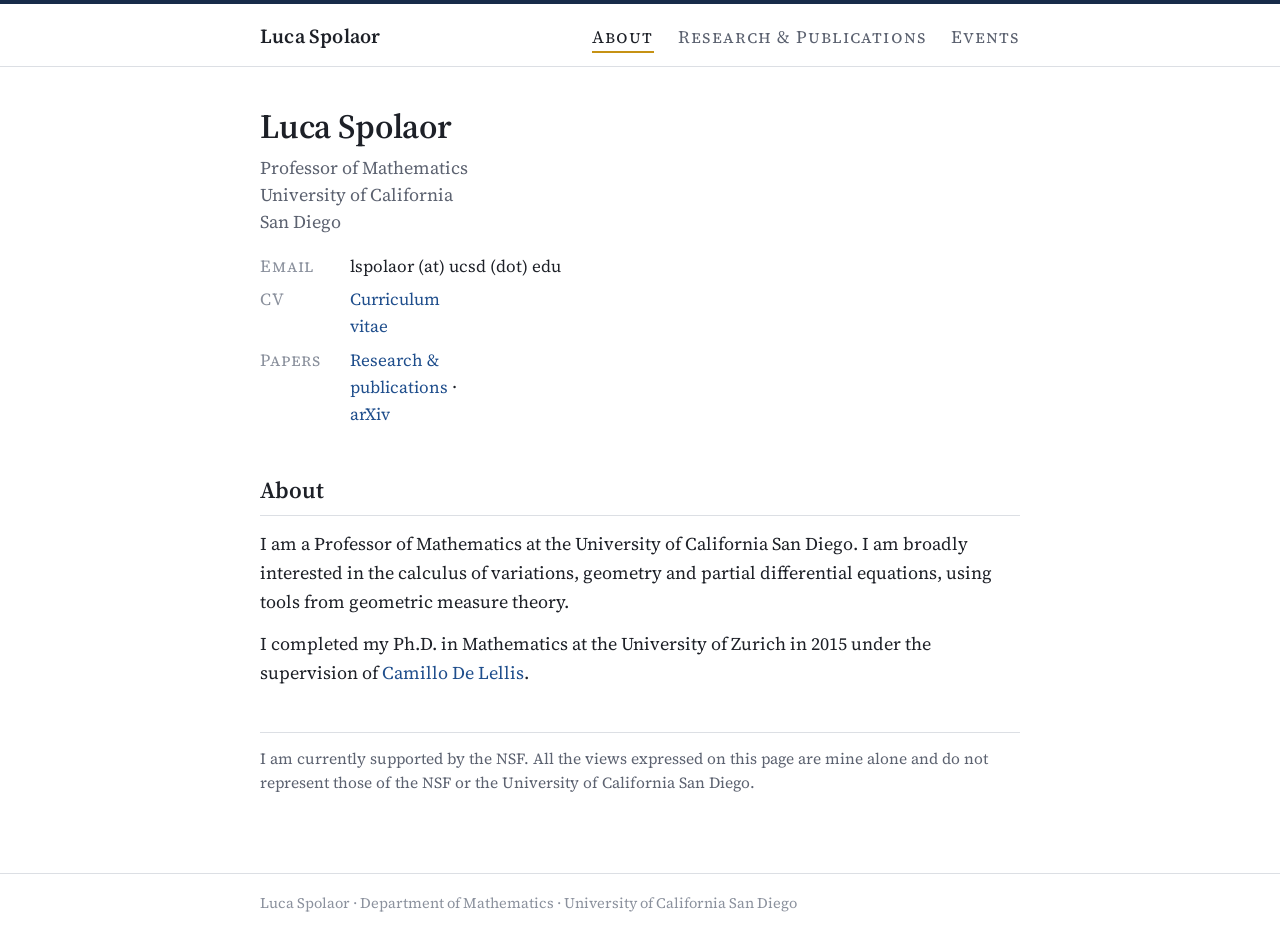
==== index.html @ 4c336495 "Add new homepage" ====
<!doctype html>
<html lang="en">
<head>
<meta charset="utf-8">
<meta name="viewport" content="width=device-width, initial-scale=1">
<title>Luca Spolaor</title>
<meta name="description" content="Luca Spolaor, Professor of Mathematics at the University of California San Diego: calculus of variations, geometric measure theory and PDE.">
<link rel="preconnect" href="https://fonts.googleapis.com">
<link rel="preconnect" href="https://fonts.gstatic.com" crossorigin>
<link rel="stylesheet" href="https://fonts.googleapis.com/css2?family=Source+Serif+4:ital,opsz,wght@0,8..60,400;0,8..60,600;1,8..60,400&amp;display=swap">
<link rel="stylesheet" href="style.css">
</head>
<body>
<header class="top">
<div class="wrap">
<a class="brand" href="index.html">Luca Spolaor</a>
<nav aria-label="Main">
<ul>
<li><a href="index.html" aria-current="page">About</a></li>
<li><a href="research.html">Research &amp; Publications</a></li>
<li><a href="events.html">Events</a></li>
</ul>
</nav>
</div>
</header>
<main class="wrap">
<div class="intro">
<img class="portrait" src="portrait.jpg" alt="Portrait of Luca Spolaor" width="210" height="313" onerror="this.style.display='none'">
<div>
<h1>Luca Spolaor</h1>
<p class="role">Professor of Mathematics<br>University of California San Diego</p>
<dl class="contact">
<dt>Email</dt><dd><span class="mail">lspolaor (at) ucsd (dot) edu</span></dd>
<dt>CV</dt><dd><a href="https://drive.google.com/a/ucsd.edu/open?id=1HpOcEtroazFHEO_uXjkOIOp6_u92f9Sr">Curriculum vitae</a></dd>
<dt>Papers</dt><dd><a href="research.html">Research &amp; publications</a> · <a href="https://arxiv.org/search/math?searchtype=author&amp;query=Spolaor,+L">arXiv</a></dd>
</dl>
</div>
</div>
<h2>About</h2>
<p>I am a Professor of Mathematics at the University of California San Diego. I am broadly interested in the calculus of variations, geometry and partial differential equations, using tools from geometric measure theory.</p>
<p>I completed my Ph.D. in Mathematics at the University of Zurich in 2015 under the supervision of <a href="https://www.math.ias.edu/delellis/node/1">Camillo De Lellis</a>.</p>
<p class="support">I am currently supported by the NSF. All the views expressed on this page are mine alone and do not represent those of the NSF or the University of California San Diego.</p>
</main>
<footer>
<div class="wrap">Luca Spolaor · Department of Mathematics · University of California San Diego</div>
</footer>
</body>
</html>
---- style.css ----
/* Luca Spolaor - homepage. Classic single-column layout, serif type, one accent. */
:root {
  --ink: #1d2027;
  --mute: #5c6270;
  --faint: #8b919d;
  --rule: #dcdfe4;
  --bg: #ffffff;
  --tint: #f6f7f9;
  --link: #1f4e8c;
  --link-hover: #0d3263;
  --navy: #182b49;
  --gold: #c69214;
  --serif: "Source Serif 4", "Source Serif Pro", Georgia, "Times New Roman", serif;
}
@media (prefers-color-scheme: dark) {
  :root {
    --ink: #e7e8eb;
    --mute: #a9afba;
    --faint: #7f8693;
    --rule: #2d3139;
    --bg: #15171b;
    --tint: #1c1f25;
    --link: #8fb5ea;
    --link-hover: #b9d2f5;
    --navy: #8fa6c8;
    color-scheme: dark;
  }
}
* { box-sizing: border-box; }
html { -webkit-text-size-adjust: 100%; }
body {
  margin: 0;
  background: var(--bg);
  color: var(--ink);
  font-family: var(--serif);
  font-size: 18px;
  line-height: 1.6;
  font-optical-sizing: auto;
}
a { color: var(--link); text-decoration: none; }
a:hover { color: var(--link-hover); text-decoration: underline; text-underline-offset: 2px; }
:focus-visible { outline: 2px solid var(--link); outline-offset: 2px; }
.wrap {
  max-width: 800px;
  margin: 0 auto;
  padding-left: max(20px, env(safe-area-inset-left));
  padding-right: max(20px, env(safe-area-inset-right));
}

/* header */
.top { border-top: 4px solid var(--navy); border-bottom: 1px solid var(--rule); }
.top .wrap { display: flex; flex-wrap: wrap; align-items: baseline; justify-content: space-between; gap: 6px 28px; padding-block: 16px 14px; }
.brand { font-size: 20px; font-weight: 600; color: var(--ink); letter-spacing: 0.01em; }
.brand:hover { color: var(--ink); text-decoration: none; }
.top nav ul { list-style: none; margin: 0; padding: 0; display: flex; flex-wrap: wrap; gap: 4px 24px; }
.top nav a { font-variant: small-caps; letter-spacing: 0.06em; font-size: 17.5px; color: var(--mute); padding-bottom: 2px; }
.top nav a:hover { color: var(--ink); text-decoration: none; }
.top nav a[aria-current="page"] { color: var(--ink); border-bottom: 2px solid var(--gold); }

main { padding-block: 40px 64px; }
h1 { font-size: 34px; line-height: 1.15; font-weight: 600; margin: 0 0 8px; letter-spacing: -0.005em; text-wrap: balance; }
h2 { font-size: 23px; font-weight: 600; margin: 44px 0 14px; padding-bottom: 6px; border-bottom: 1px solid var(--rule); }
p { margin: 0 0 14px; }

/* home */
.intro { display: grid; grid-template-columns: 210px minmax(0, 1fr); gap: 32px; align-items: start; }
.portrait { width: 210px; height: auto; display: block; border-radius: 3px; border: 1px solid var(--rule); background: var(--tint); }
.role { color: var(--mute); margin: 0 0 18px; line-height: 1.5; }
.contact { display: grid; grid-template-columns: 76px minmax(0, 1fr); gap: 6px 14px; margin: 0; font-size: 17px; }
.contact dt { color: var(--faint); font-variant: small-caps; letter-spacing: 0.05em; }
.contact dd { margin: 0; }
.mail { white-space: nowrap; }
.support { margin-top: 44px; padding-top: 14px; border-top: 1px solid var(--rule); color: var(--mute); font-size: 15.5px; line-height: 1.55; }

/* research */
.lede { font-size: 19px; line-height: 1.65; }
.map-note { margin: 22px 0 0; padding: 14px 18px; background: var(--tint); border: 1px solid var(--rule); border-radius: 4px; }
.map-note a { font-weight: 600; }
.list-head { display: flex; flex-wrap: wrap; justify-content: space-between; align-items: baseline; gap: 6px 16px; margin: 44px 0 14px; padding-bottom: 6px; border-bottom: 1px solid var(--rule); }
.list-head h2 { margin: 0; padding: 0; border: 0; }
.list-head .count { color: var(--faint); font-size: 15.5px; }
.toggle-all { font: inherit; font-size: 15px; color: var(--link); background: none; border: 0; padding: 0; cursor: pointer; }
.toggle-all:hover { text-decoration: underline; text-underline-offset: 2px; }
.pubs { margin: 0; padding-left: 2.6em; }
.pubs > li { margin: 0 0 20px; padding-left: 4px; scroll-margin-top: 16px; }
.pubs > li::marker { color: var(--faint); font-size: 15.5px; font-variant-numeric: tabular-nums; }
.pub-title { margin: 0; font-weight: 600; line-height: 1.38; }
.pub-meta { margin: 3px 0 0; font-size: 16px; line-height: 1.5; color: var(--mute); }
.pub-meta .venue { font-style: italic; }
.pub-meta .pre { font-style: normal; font-variant: small-caps; letter-spacing: 0.05em; }
details.pub-more { margin-top: 4px; }
details.pub-more > summary { display: inline-flex; align-items: center; gap: 7px; cursor: pointer; list-style: none; font-size: 15.5px; color: var(--link); }
details.pub-more > summary::-webkit-details-marker { display: none; }
details.pub-more > summary::before {
  content: ""; width: 0; height: 0;
  border-left: 6px solid currentColor; border-top: 4px solid transparent; border-bottom: 4px solid transparent;
  transition: transform 0.15s ease;
}
details.pub-more[open] > summary::before { transform: rotate(90deg); }
details.pub-more > summary:hover { text-decoration: underline; text-underline-offset: 2px; }
.pub-body { display: grid; grid-template-columns: 290px minmax(0, 1fr); gap: 20px; align-items: start; margin: 10px 0 4px; padding: 16px; background: var(--tint); border: 1px solid var(--rule); border-radius: 4px; }
.pub-body > p { margin: 0; font-size: 16.5px; line-height: 1.6; }
figure.pf { margin: 0; }
.pf-art { background: #ffffff; border: 1px solid var(--rule); border-radius: 3px; aspect-ratio: 360 / 225; overflow: hidden; }
.pf-art svg, .pf-art img { display: block; width: 100%; height: 100%; }
.pf-art img { object-fit: contain; }
figure.pf figcaption { margin-top: 7px; font-size: 13.5px; line-height: 1.45; color: var(--mute); }

/* events and other pages */
.empty { color: var(--mute); font-style: italic; }

footer { border-top: 1px solid var(--rule); color: var(--faint); font-size: 14.5px; }
footer .wrap { padding-block: 18px 28px; }

@media (max-width: 680px) {
  body { font-size: 17px; }
  h1 { font-size: 29px; }
  .intro { grid-template-columns: minmax(0, 1fr); gap: 20px; }
  .portrait { width: 160px; }
  .pub-body { grid-template-columns: minmax(0, 1fr); }
  .pubs { padding-left: 2.1em; }
}
@media (prefers-reduced-motion: reduce) { * { transition: none !important; } }
@media print {
  .top nav, .toggle-all, .map-note { display: none; }
  details.pub-more > summary { display: none; }
}
sup, sub { font-size: 0.72em; line-height: 0; }
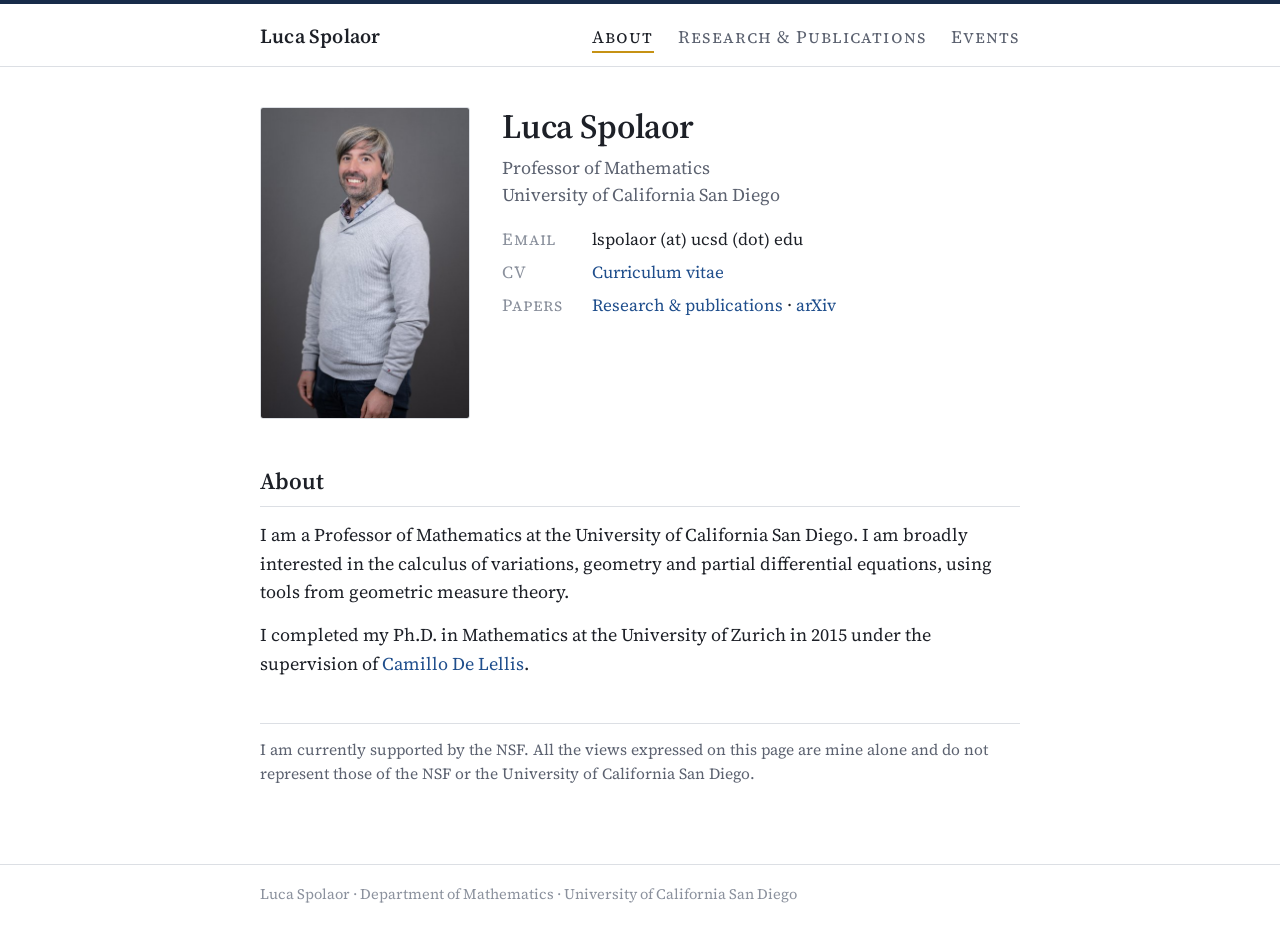
==== commit c4547c77: "Help search engines find the site" ====
--- a/index.html
+++ b/index.html
@@ -3,12 +3,14 @@
 <head>
 <meta charset="utf-8">
 <meta name="viewport" content="width=device-width, initial-scale=1">
-<title>Luca Spolaor</title>
+<title>Luca Spolaor · UC San Diego</title>
 <meta name="description" content="Luca Spolaor, Professor of Mathematics at the University of California San Diego: calculus of variations, geometric measure theory and PDE.">
 <link rel="preconnect" href="https://fonts.googleapis.com">
 <link rel="preconnect" href="https://fonts.gstatic.com" crossorigin>
 <link rel="stylesheet" href="https://fonts.googleapis.com/css2?family=Source+Serif+4:ital,opsz,wght@0,8..60,400;0,8..60,600;1,8..60,400&amp;display=swap">
 <link rel="stylesheet" href="style.css">
+<link rel="canonical" href="https://lspolaor.github.io/">
+<script type="application/ld+json">{"@context":"https://schema.org","@type":"Person","name":"Luca Spolaor","jobTitle":"Professor of Mathematics","worksFor":{"@type":"CollegeOrUniversity","name":"University of California San Diego"},"alumniOf":{"@type":"CollegeOrUniversity","name":"University of Zurich"},"url":"https://lspolaor.github.io/","image":"https://lspolaor.github.io/portrait.jpg"}</script>
 </head>
 <body>
 <header class="top">
